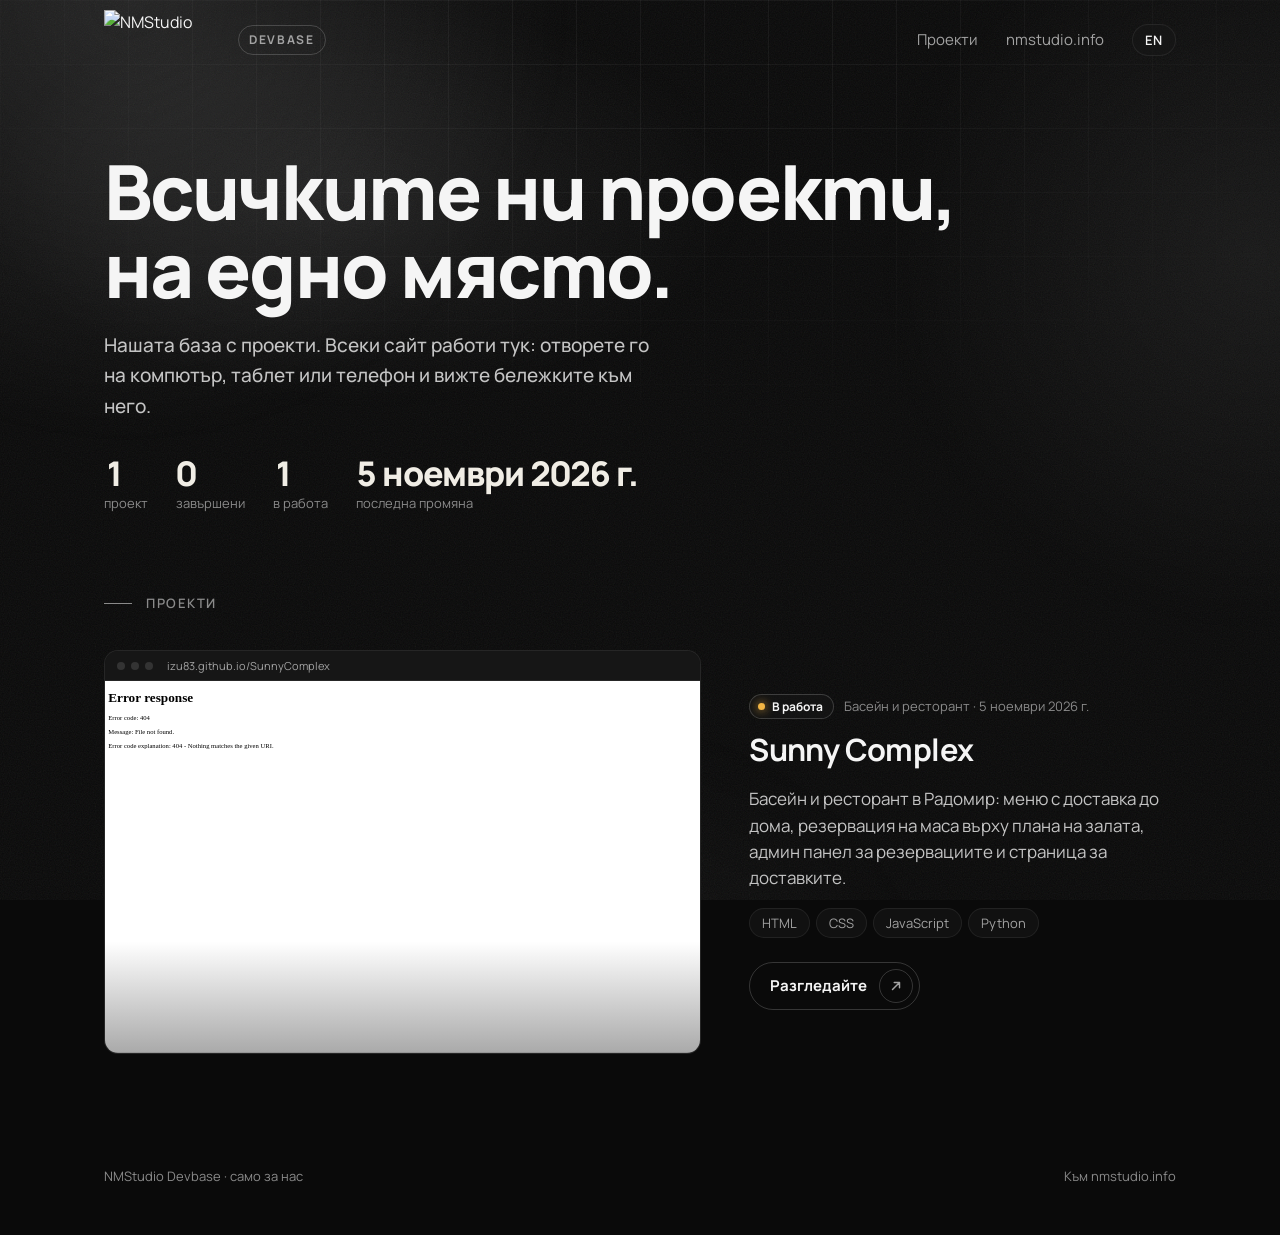
==== index.html @ 59cda670 "NMStudio Devbase: our project base Lists every project with status, notes and a live preview in desk" ====
<!doctype html>
<html lang="bg" data-root="./">
<head>
<meta charset="utf-8">
<meta name="viewport" content="width=device-width, initial-scale=1">
<title>NMStudio Devbase</title>
<meta name="robots" content="noindex, nofollow">
<meta name="theme-color" content="#0a0a0a">
<link rel="icon" href="https://nmstudio.info/img/favicon.png">
<link rel="apple-touch-icon" href="https://nmstudio.info/img/apple-touch-icon.png">
<link rel="preconnect" href="https://fonts.googleapis.com">
<link rel="preconnect" href="https://fonts.gstatic.com" crossorigin>
<link href="https://fonts.googleapis.com/css2?family=Manrope:wght@400;500;600;700;800&display=swap" rel="stylesheet">
<link rel="stylesheet" href="assets/style.css">
<script src="projects.js"></script>
<script src="assets/common.js"></script>
</head>
<body>
<div class="bg" aria-hidden="true">
  <div class="glow g1"></div><div class="glow g2"></div><div class="glow g3"></div>
  <div class="grid"></div><div class="grain"></div>
</div>

<header class="site-header">
  <div class="wrap top">
    <a class="logo" href="./" aria-label="NMStudio Devbase">
      <img src="https://nmstudio.info/img/logo.webp" alt="NMStudio" width="120" height="60">
      <span class="logo-tag">Devbase</span>
    </a>
    <nav>
      <a href="#work" data-i18n="nav.work">Проекти</a>
      <a href="https://nmstudio.info" data-i18n="nav.studio">nmstudio.info</a>
      <button class="lang" type="button" id="lang">EN</button>
    </nav>
  </div>
</header>

<main>
  <section class="wrap intro">
    <h1 class="reveal">
      <span data-i18n="hero.title.1">Всичките ни проекти,</span><br>
      <span data-i18n="hero.title.2">на едно място.</span>
    </h1>
    <p class="hero-sub reveal" style="--d:120ms" data-i18n="hero.sub"></p>
    <ul class="stats reveal" style="--d:220ms" id="stats"></ul>
  </section>

  <section class="wrap work" id="work">
    <div class="toolbar">
      <h2 data-i18n="work.title">Проекти</h2>
      <div class="filters" id="filters" role="group"></div>
      <input class="search" id="search" type="search" data-i18n-placeholder="work.search" hidden>
    </div>
    <div class="cards" id="cards"></div>
    <p class="empty" id="empty" data-i18n="work.empty" hidden></p>
  </section>

</main>

<footer class="wrap">
  <p>NMStudio Devbase · <span data-i18n="footer.internal">само за нас</span></p>
  <a href="https://nmstudio.info" data-i18n="footer.back">Към nmstudio.info</a>
</footer>

<script src="assets/gallery.js"></script>
</body>
</html>
---- assets/style.css ----
/* NMStudio Devbase: the same look as nmstudio.info */
:root {
  --bg: #0a0a0a;
  --surface: rgba(24, 24, 24, .62);
  --surface-solid: #151515;
  --text: #f5f5f5;
  --muted: #a3a3a3;
  --faint: #8a8a8a;
  --line: rgba(255, 255, 255, .07);
  --line-hover: rgba(255, 255, 255, .18);
  --brand: #f0ede5;
  --brand-soft: #f7f5f0;
  --ease: cubic-bezier(.2, .7, .1, 1);
  color-scheme: dark;
}

* { box-sizing: border-box; }
[hidden] { display: none !important; }
html { scroll-behavior: smooth; }
body {
  margin: 0;
  background: var(--bg);
  color: var(--text);
  font-family: Manrope, -apple-system, BlinkMacSystemFont, "Segoe UI", Roboto, Helvetica, Arial, sans-serif;
  font-size: 16px;
  line-height: 1.6;
  -webkit-font-smoothing: antialiased;
  font-feature-settings: "locl" 0;
}
h1 { font-feature-settings: normal; }
button, input, select { font: inherit; font-feature-settings: "locl" 0; }
::selection { background: var(--brand); color: var(--bg); }
a { color: inherit; text-decoration: none; }
img { display: block; max-width: 100%; height: auto; }
:focus-visible { outline: 2px solid var(--brand); outline-offset: 3px; border-radius: 6px; }

.wrap { max-width: 1120px; margin: 0 auto; padding-left: 24px; padding-right: 24px; }

/* Background: drifting glows, grid and grain */
.bg { position: fixed; inset: 0; z-index: -1; overflow: hidden; pointer-events: none; }
.glow { position: absolute; border-radius: 50%; will-change: transform; }
.g1 { width: 70vmax; height: 70vmax; left: -25vmax; top: -35vmax; background: radial-gradient(closest-side, rgba(255,255,255,.11), transparent); animation: drift1 24s ease-in-out infinite alternate; }
.g2 { width: 60vmax; height: 60vmax; right: -28vmax; top: -10vmax; background: radial-gradient(closest-side, rgba(255,255,255,.06), transparent); animation: drift2 30s ease-in-out infinite alternate; }
.g3 { width: 55vmax; height: 55vmax; left: 20vw; bottom: -40vmax; background: radial-gradient(closest-side, rgba(255,255,255,.043), transparent); animation: drift3 34s ease-in-out infinite alternate; }
@keyframes drift1 { to { transform: translate(12vw, 10vh) scale(1.1); } }
@keyframes drift2 { to { transform: translate(-14vw, 18vh) scale(.92); } }
@keyframes drift3 { to { transform: translate(-18vw, -12vh) scale(1.15); } }
.grid {
  position: absolute; inset: 0;
  background-image: linear-gradient(rgba(255,255,255,.043) 1px, transparent 1px), linear-gradient(90deg, rgba(255,255,255,.043) 1px, transparent 1px);
  background-size: 64px 64px;
  mask-image: radial-gradient(90% 70% at 50% 0%, #000 20%, transparent 70%);
}
.grain {
  position: absolute; inset: -50%; opacity: .07;
  background-image: url("data:image/svg+xml,%3Csvg xmlns='http://www.w3.org/2000/svg' width='160' height='160'%3E%3Cfilter id='n'%3E%3CfeTurbulence type='fractalNoise' baseFrequency='.85' numOctaves='3' stitchTiles='stitch'/%3E%3C/filter%3E%3Crect width='100%25' height='100%25' filter='url(%23n)'/%3E%3C/svg%3E");
}

/* Header */
.site-header { position: sticky; top: 0; z-index: 10; border-bottom: 1px solid transparent; transition: background-color .3s, border-color .3s, backdrop-filter .3s; }
.site-header.scrolled { background: rgba(10,10,10,.7); backdrop-filter: blur(14px); border-bottom-color: var(--line); }
.top { display: flex; justify-content: space-between; align-items: center; height: 80px; gap: 16px; }
.logo { display: flex; align-items: center; gap: 14px; }
.logo img { height: 60px; width: auto; }
.logo-tag {
  font-size: 12px; font-weight: 700; letter-spacing: .14em; text-transform: uppercase;
  color: var(--muted); padding: 4px 10px; border: 1px solid var(--line-hover); border-radius: 999px;
}
nav { display: flex; align-items: center; gap: 28px; font-size: 15px; }
nav a { color: var(--muted); position: relative; }
nav a:not(.nav-call)::after {
  content: ""; position: absolute; left: 0; right: 0; bottom: -3px; height: 1px; background: currentColor;
  transform: scaleX(0); transform-origin: right; transition: transform .35s var(--ease);
}
nav a:hover { color: var(--brand-soft); }
nav a:hover::after { transform: scaleX(1); transform-origin: left; }
.nav-call {
  color: var(--bg); font-weight: 600; padding: 6px 16px; border-radius: 999px;
  background: linear-gradient(120deg, #fff, #d4d4d4); box-shadow: 0 6px 24px -8px rgba(255,255,255,.35);
  transition: transform .25s var(--ease), box-shadow .25s;
}
nav .nav-call { color: var(--bg); }
.nav-call:hover { transform: translateY(-1px); background: var(--brand); box-shadow: 0 10px 30px -8px rgba(240,237,229,.6); }
.lang {
  font-size: 13px; font-weight: 600; letter-spacing: .04em; min-width: 44px;
  color: var(--text); background: var(--surface); border: 1px solid var(--line); border-radius: 999px;
  padding: 5px 12px; cursor: pointer; transition: border-color .2s, transform .2s var(--ease);
}
.lang:hover { border-color: rgba(240,237,229,.55); }
.lang:active { transform: scale(.94); }

/* Type */
section { padding-top: 80px; padding-bottom: 80px; }
h1 { font-size: clamp(44px, 6vw, 76px); font-weight: 800; line-height: 1.02; letter-spacing: -.025em; margin: 0 0 22px; }
h2 {
  display: flex; align-items: center; gap: 14px; font-size: 13px; font-weight: 600;
  text-transform: uppercase; letter-spacing: .12em; color: var(--faint); margin: 0 0 40px;
}
h2::before { content: ""; width: 28px; height: 1px; background: var(--faint); }
h3 { font-size: 19px; font-weight: 700; letter-spacing: -.015em; margin: 0; }

/* Buttons and small round badges */
.btn {
  display: inline-flex; align-items: center; justify-content: center; gap: 10px; min-height: 54px; padding: 0 28px;
  border-radius: 999px; font-size: 16px; font-weight: 700; border: 0; cursor: pointer;
  transition: transform .25s var(--ease), background-color .25s, border-color .25s, box-shadow .25s;
}
.btn-primary { background: var(--brand); color: var(--bg); box-shadow: 0 12px 32px -14px rgba(240,237,229,.7); }
.btn-primary:hover { transform: translateY(-2px); background: var(--brand-soft); box-shadow: 0 16px 38px -14px rgba(240,237,229,.85); }
.btn-ghost { color: var(--text); background: rgba(255,255,255,.03); border: 1px solid var(--line-hover); }
.btn-ghost:hover { transform: translateY(-2px); border-color: var(--brand-soft); }
.btn:active { transform: scale(.97); }

.badge {
  display: inline-grid; place-items: center; width: 26px; height: 26px; flex-shrink: 0;
  border-radius: 50%; border: 1px solid var(--line-hover); color: var(--muted);
  transition: background-color .25s, border-color .25s, color .25s, transform .4s var(--ease);
}
.badge svg, .icon { width: 14px; height: 14px; fill: none; stroke: currentColor; stroke-width: 1.7; stroke-linecap: round; stroke-linejoin: round; }

.chip {
  display: inline-flex; align-items: center; gap: 8px; padding: 4px 12px; border-radius: 999px;
  background: var(--surface); border: 1px solid var(--line); color: var(--muted); font-size: 13px; white-space: nowrap;
}

/* Reveal on scroll */
.js .reveal { opacity: 0; transform: translateY(26px); transition: opacity .9s var(--ease), transform .9s var(--ease); transition-delay: var(--d, 0ms); }
.js .reveal.in { opacity: 1; transform: none; }

/* ---------- Showcase page ---------- */
.intro { padding-top: 72px; padding-bottom: 40px; position: relative; }
.intro::before {
  content: ""; position: absolute; z-index: -1; left: -10%; top: -20%; width: 70%; height: 90%;
  background: radial-gradient(closest-side, rgba(255,255,255,.07), transparent); pointer-events: none;
}
.hero-sub { max-width: 560px; margin: 0; font-size: clamp(17px, 1.5vw, 19px); font-weight: 500; color: #c4c4c4; }
.stats { display: flex; flex-wrap: wrap; gap: 10px 28px; margin: 34px 0 0; padding: 0; list-style: none; }
.stats li { display: flex; flex-direction: column; }
.stats b { font-size: 34px; font-weight: 800; letter-spacing: -.03em; line-height: 1.1; color: var(--brand); font-variant-numeric: tabular-nums; }
.stats span { font-size: 13px; color: var(--faint); }

.work { padding-top: 40px; }
.toolbar { display: flex; flex-wrap: wrap; align-items: center; justify-content: space-between; gap: 14px; margin-bottom: 36px; }
.toolbar h2 { margin: 0; }
.filters { display: flex; gap: 8px; max-width: 100%; overflow-x: auto; scrollbar-width: none; }
.filters::-webkit-scrollbar { display: none; }
.filter {
  flex-shrink: 0; font-size: 13px; font-weight: 600; padding: 6px 14px; border-radius: 999px; cursor: pointer;
  color: var(--muted); background: var(--surface); border: 1px solid var(--line);
  transition: color .2s, border-color .2s, background-color .2s;
}
.filter:hover { color: var(--text); border-color: rgba(240,237,229,.55); }
.filter[aria-pressed="true"] { color: var(--bg); background: var(--brand); border-color: var(--brand); }
.search {
  width: 220px; max-width: 100%; padding: 7px 14px; border-radius: 999px; font-size: 14px;
  color: var(--text); background: var(--surface); border: 1px solid var(--line);
}
.search::placeholder { color: var(--faint); }
.search:focus { outline: none; border-color: rgba(240,237,229,.55); }

.cards { display: grid; grid-template-columns: repeat(2, minmax(0, 1fr)); gap: 40px 32px; }
.cards.single { grid-template-columns: minmax(0, 1fr); }
.card { display: flex; flex-direction: column; gap: 22px; }
.cards.single .card { display: grid; grid-template-columns: minmax(0, 1.4fr) minmax(0, 1fr); gap: 48px; align-items: center; }

.shot {
  position: relative; border-radius: 14px; overflow: hidden; border: 1px solid var(--line);
  background: var(--surface-solid); transition: border-color .3s, transform .5s var(--ease), box-shadow .5s;
}
.card:hover .shot, .card:focus-visible .shot { border-color: var(--line-hover); transform: translateY(-4px); box-shadow: 0 24px 60px -24px rgba(240,237,229,.25); }
.card:focus-visible { outline: none; }
.bar { display: flex; align-items: center; gap: 6px; height: 30px; padding: 0 12px; background: #161616; border-bottom: 1px solid var(--line); }
.bar i { width: 8px; height: 8px; border-radius: 50%; background: #333; }
.bar .url {
  flex: 1; min-width: 0; margin-left: 8px; font-size: 11px; color: var(--muted);
  overflow: hidden; text-overflow: ellipsis; white-space: nowrap;
}
.view { position: relative; aspect-ratio: 16 / 10; overflow: hidden; background: var(--surface-solid); }
.view img { width: 100%; height: 100%; object-fit: cover; object-position: top; }
.view iframe {
  position: absolute; top: 0; left: 0; width: 1440px; height: 900px; border: 0;
  transform-origin: 0 0; pointer-events: none; opacity: 0; transition: opacity .6s;
}
.view iframe.loaded { opacity: 1; }
.view .loading { position: absolute; inset: 0; display: grid; place-items: center; }
.view .loading::after {
  content: ""; width: 26px; height: 26px; border-radius: 50%;
  border: 2px solid var(--line-hover); border-top-color: var(--brand); animation: spin .9s linear infinite;
}
.view.ready .loading { display: none; }
@keyframes spin { to { transform: rotate(360deg); } }
.view::after {
  content: ""; position: absolute; inset: 0; pointer-events: none;
  background: linear-gradient(180deg, transparent 70%, rgba(10,10,10,.35));
}

.card-body { display: flex; flex-direction: column; align-items: flex-start; }
.meta { display: flex; flex-wrap: wrap; align-items: center; gap: 4px 10px; font-size: 13px; color: var(--faint); margin-bottom: 6px; }
.status {
  display: inline-flex; align-items: center; gap: 7px; padding: 2px 10px 2px 8px; border-radius: 999px;
  font-size: 12px; font-weight: 700; color: var(--text); background: var(--surface); border: 1px solid var(--line-hover);
}
.status::before { content: ""; width: 7px; height: 7px; border-radius: 50%; background: var(--c, var(--faint)); box-shadow: 0 0 10px var(--c, transparent); }
.s-live { --c: #5ad08a; }
.s-progress { --c: #f2b544; }
.s-demo { --c: #8fb8ff; }
.s-archived { --c: #6b6b6b; color: var(--muted); }
.card h3 { font-size: clamp(24px, 2.4vw, 32px); letter-spacing: -.02em; }
.card p { margin: 12px 0 0; color: #c4c4c4; font-size: 16px; line-height: 1.55; }
.cards.single .card p { font-size: 17px; }
.tech { display: flex; flex-wrap: wrap; gap: 6px; margin-top: 16px; }
.visit {
  display: inline-flex; align-items: center; gap: 12px; margin-top: 24px; padding: 6px 6px 6px 20px;
  border-radius: 999px; border: 1px solid var(--line-hover); font-size: 15px; font-weight: 700;
  transition: border-color .25s, background-color .25s;
}
.visit .badge { width: 34px; height: 34px; }
.card:hover .visit, .card:focus-visible .visit { border-color: var(--brand); background: rgba(240,237,229,.06); }
.card:hover .badge, .card:focus-visible .badge { background: var(--brand); border-color: var(--brand); color: var(--bg); transform: rotate(-10deg) scale(1.1); }

.empty { padding: 60px 0; color: var(--muted); text-align: center; }


footer { display: flex; justify-content: space-between; gap: 16px; padding-top: 32px; padding-bottom: 48px; color: var(--faint); font-size: 13px; }
footer p { margin: 0; }
footer a:hover { color: var(--text); }

@media (max-width: 860px) {
  .cards, .cards.single .card { grid-template-columns: minmax(0, 1fr); }
  .cards.single .card { gap: 22px; }
}
@media (max-width: 480px) {
  .wrap { padding-left: 16px; padding-right: 16px; }
  .top { height: 68px; }
  .logo img { height: 50px; }
  .logo-tag { display: none; }
  nav { gap: 10px; }
  nav a:not(.nav-call) { display: none; }
  .nav-call { font-size: 14px; padding: 5px 14px; }
  section { padding-top: 56px; padding-bottom: 56px; }
  .intro { padding-top: 48px; padding-bottom: 24px; }
  .search { width: 100%; }
  .grid { background-size: 44px 44px; }
}

@media (prefers-reduced-motion: reduce) {
  html { scroll-behavior: auto; }
  *, ::before, ::after { animation: none !important; transition-duration: .01ms !important; transition-delay: 0ms !important; }
  .js .reveal { transform: none; opacity: 1; }
}
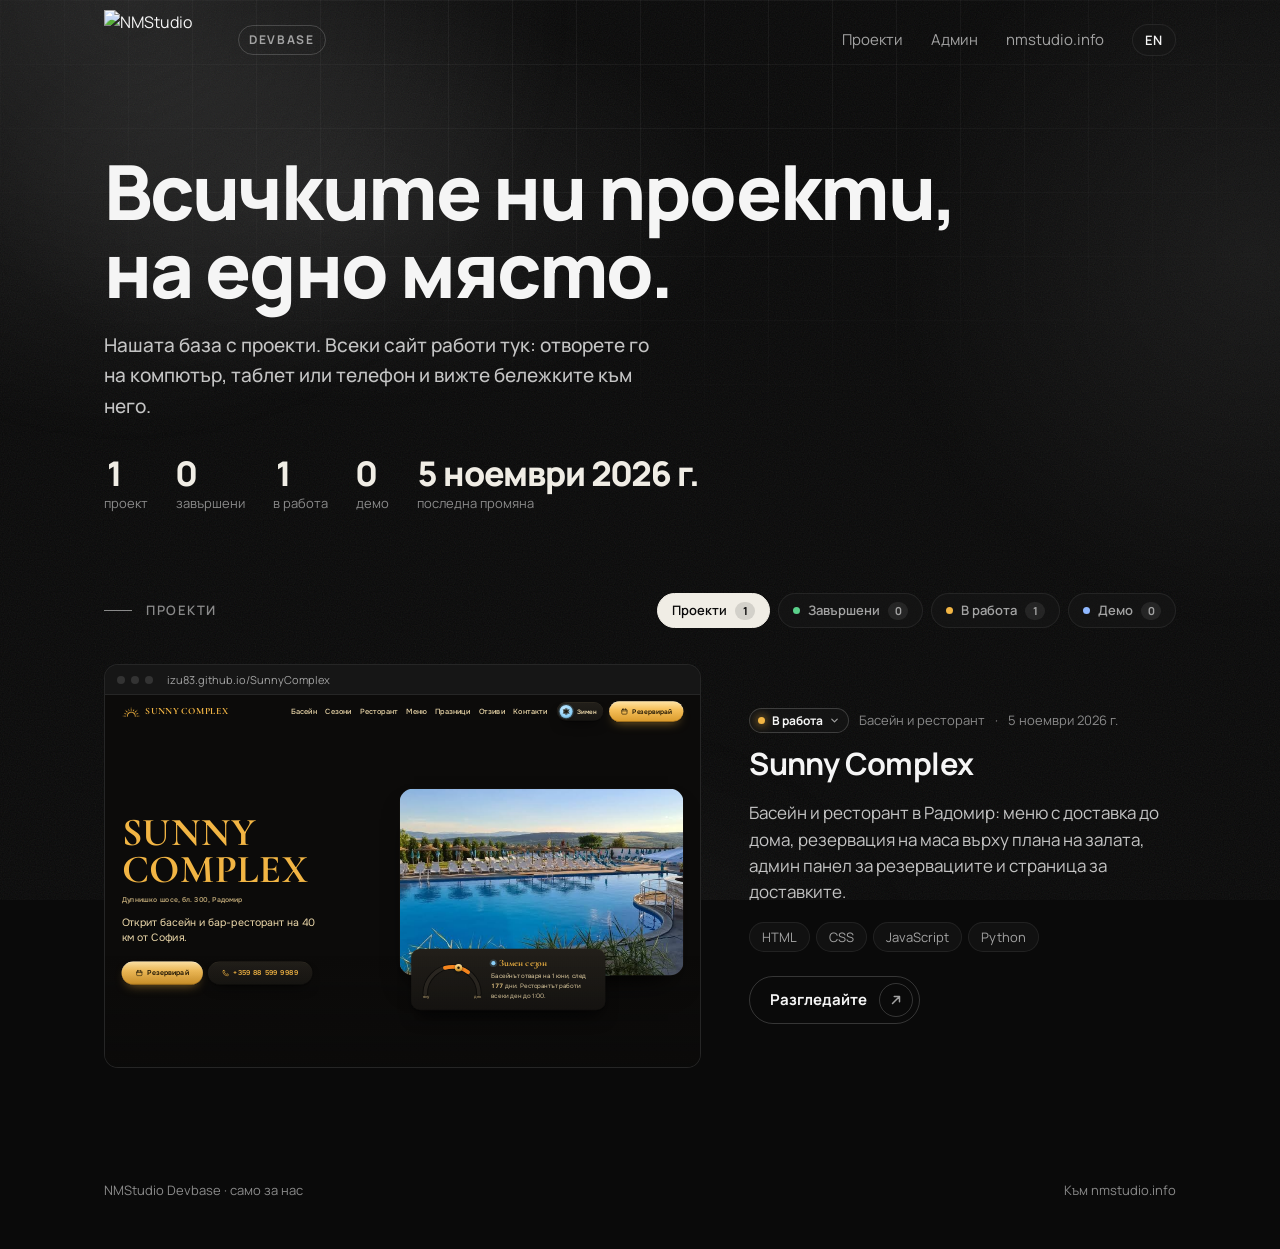
==== commit 6c6eac29: "Add categories with a move button and an encrypted admin panel for money - Tabs: Проекти, Завършени," ====
--- a/index.html
+++ b/index.html
@@ -13,7 +13,9 @@
 <link href="https://fonts.googleapis.com/css2?family=Manrope:wght@400;500;600;700;800&display=swap" rel="stylesheet">
 <link rel="stylesheet" href="assets/style.css">
 <script src="projects.js"></script>
+<script src="store/status.js"></script>
 <script src="assets/common.js"></script>
+<script src="assets/base.js"></script>
 </head>
 <body>
 <div class="bg" aria-hidden="true">
@@ -29,6 +31,7 @@
     </a>
     <nav>
       <a href="#work" data-i18n="nav.work">Проекти</a>
+      <a href="admin/" data-i18n="nav.admin">Админ</a>
       <a href="https://nmstudio.info" data-i18n="nav.studio">nmstudio.info</a>
       <button class="lang" type="button" id="lang">EN</button>
     </nav>
@@ -48,7 +51,7 @@
   <section class="wrap work" id="work">
     <div class="toolbar">
       <h2 data-i18n="work.title">Проекти</h2>
-      <div class="filters" id="filters" role="group"></div>
+      <div class="filters" id="filters" role="tablist"></div>
       <input class="search" id="search" type="search" data-i18n-placeholder="work.search" hidden>
     </div>
     <div class="cards" id="cards"></div>
--- a/assets/style.css
+++ b/assets/style.css
@@ -150,7 +150,12 @@
   transition: color .2s, border-color .2s, background-color .2s;
 }
 .filter:hover { color: var(--text); border-color: rgba(240,237,229,.55); }
-.filter[aria-pressed="true"] { color: var(--bg); background: var(--brand); border-color: var(--brand); }
+.filter { display: inline-flex; align-items: center; gap: 8px; }
+.filter .n { font-size: 11px; font-weight: 700; min-width: 20px; padding: 0 6px; border-radius: 999px; background: rgba(255,255,255,.08); color: var(--muted); text-align: center; font-variant-numeric: tabular-nums; }
+.filter.f-live::before, .filter.f-progress::before, .filter.f-demo::before { content: ""; width: 7px; height: 7px; border-radius: 50%; background: var(--c); }
+.f-live { --c: #5ad08a; } .f-progress { --c: #f2b544; } .f-demo { --c: #8fb8ff; }
+.filter[aria-selected="true"] { color: var(--bg); background: var(--brand); border-color: var(--brand); }
+.filter[aria-selected="true"] .n { background: rgba(10,10,10,.12); color: var(--bg); }
 .search {
   width: 220px; max-width: 100%; padding: 7px 14px; border-radius: 999px; font-size: 14px;
   color: var(--text); background: var(--surface); border: 1px solid var(--line);
@@ -160,14 +165,17 @@
 
 .cards { display: grid; grid-template-columns: repeat(2, minmax(0, 1fr)); gap: 40px 32px; }
 .cards.single { grid-template-columns: minmax(0, 1fr); }
-.card { display: flex; flex-direction: column; gap: 22px; }
+.card { position: relative; display: flex; flex-direction: column; gap: 22px; }
+.stretch::after { content: ""; position: absolute; inset: 0; z-index: 1; }
+.stretch:focus-visible { outline: none; }
+.card:has(.stretch:focus-visible) .shot { outline: 2px solid var(--brand); outline-offset: 3px; }
 .cards.single .card { display: grid; grid-template-columns: minmax(0, 1.4fr) minmax(0, 1fr); gap: 48px; align-items: center; }
 
 .shot {
   position: relative; border-radius: 14px; overflow: hidden; border: 1px solid var(--line);
   background: var(--surface-solid); transition: border-color .3s, transform .5s var(--ease), box-shadow .5s;
 }
-.card:hover .shot, .card:focus-visible .shot { border-color: var(--line-hover); transform: translateY(-4px); box-shadow: 0 24px 60px -24px rgba(240,237,229,.25); }
+.card:hover .shot, .card:has(.stretch:focus-visible) .shot { border-color: var(--line-hover); transform: translateY(-4px); box-shadow: 0 24px 60px -24px rgba(240,237,229,.25); }
 .card:focus-visible { outline: none; }
 .bar { display: flex; align-items: center; gap: 6px; height: 30px; padding: 0 12px; background: #161616; border-bottom: 1px solid var(--line); }
 .bar i { width: 8px; height: 8px; border-radius: 50%; background: #333; }
@@ -205,6 +213,38 @@
 .s-progress { --c: #f2b544; }
 .s-demo { --c: #8fb8ff; }
 .s-archived { --c: #6b6b6b; color: var(--muted); }
+/* A status pill that opens the "move to" menu */
+button.status { font-family: inherit; cursor: pointer; position: relative; z-index: 2; transition: border-color .2s, background-color .2s; }
+button.status .icon { width: 11px; height: 11px; margin: 0 -2px 0 -1px; color: var(--muted); transition: transform .25s var(--ease); }
+button.status:hover { border-color: rgba(240,237,229,.55); background: rgba(240,237,229,.08); }
+button.status[aria-expanded="true"] .icon { transform: rotate(180deg); }
+
+.menu {
+  position: fixed; z-index: 50; min-width: 200px; max-width: 260px; padding: 8px;
+  border-radius: 14px; background: rgba(21,21,21,.96); border: 1px solid var(--line-hover);
+  backdrop-filter: blur(16px); box-shadow: 0 24px 50px -16px rgba(0,0,0,.9);
+  animation: menuIn .18s var(--ease);
+}
+@keyframes menuIn { from { opacity: 0; transform: translateY(-4px) scale(.98); } }
+.menu-title { display: block; padding: 4px 8px 6px; font-size: 11px; font-weight: 700; letter-spacing: .1em; text-transform: uppercase; color: var(--faint); }
+.menu button {
+  display: flex; align-items: center; justify-content: space-between; width: 100%; padding: 7px 8px; border: 0; border-radius: 9px;
+  background: none; color: var(--text); cursor: pointer; font: inherit;
+}
+.menu button:hover, .menu button:focus-visible { background: rgba(255,255,255,.06); outline: none; }
+.menu button[aria-checked="true"]::after { content: ""; width: 9px; height: 5px; margin-right: 4px; border: solid var(--brand); border-width: 0 0 2px 2px; transform: rotate(-45deg) translateY(-2px); }
+.menu .status { pointer-events: none; }
+.menu p { margin: 4px 6px 10px; font-size: 14px; color: #c4c4c4; line-height: 1.5; }
+.menu-btn { display: block; text-align: center; padding: 7px 12px; border-radius: 999px; background: var(--brand); color: var(--bg); font-size: 14px; font-weight: 700; }
+
+.toast {
+  position: fixed; z-index: 60; left: 50%; bottom: 24px; max-width: calc(100vw - 32px);
+  padding: 10px 18px; border-radius: 999px; background: var(--brand); color: var(--bg); font-size: 14px; font-weight: 600;
+  box-shadow: 0 16px 40px -12px rgba(0,0,0,.8); transform: translate(-50%, 20px); opacity: 0; pointer-events: none;
+  transition: transform .35s var(--ease), opacity .35s;
+}
+.toast.show { transform: translate(-50%, 0); opacity: 1; }
+.toast.bad { background: #ff8a7a; }
 .card h3 { font-size: clamp(24px, 2.4vw, 32px); letter-spacing: -.02em; }
 .card p { margin: 12px 0 0; color: #c4c4c4; font-size: 16px; line-height: 1.55; }
 .cards.single .card p { font-size: 17px; }
@@ -215,8 +255,8 @@
   transition: border-color .25s, background-color .25s;
 }
 .visit .badge { width: 34px; height: 34px; }
-.card:hover .visit, .card:focus-visible .visit { border-color: var(--brand); background: rgba(240,237,229,.06); }
-.card:hover .badge, .card:focus-visible .badge { background: var(--brand); border-color: var(--brand); color: var(--bg); transform: rotate(-10deg) scale(1.1); }
+.card:hover .visit, .card:has(.stretch:focus-visible) .visit { border-color: var(--brand); background: rgba(240,237,229,.06); }
+.card:hover .badge, .card:has(.stretch:focus-visible) .badge { background: var(--brand); border-color: var(--brand); color: var(--bg); transform: rotate(-10deg) scale(1.1); }
 
 .empty { padding: 60px 0; color: var(--muted); text-align: center; }
 
@@ -235,7 +275,7 @@
   .logo img { height: 50px; }
   .logo-tag { display: none; }
   nav { gap: 10px; }
-  nav a:not(.nav-call) { display: none; }
+  nav a:not(.nav-call):not([href="admin/"]) { display: none; }
   .nav-call { font-size: 14px; padding: 5px 14px; }
   section { padding-top: 56px; padding-bottom: 56px; }
   .intro { padding-top: 48px; padding-bottom: 24px; }
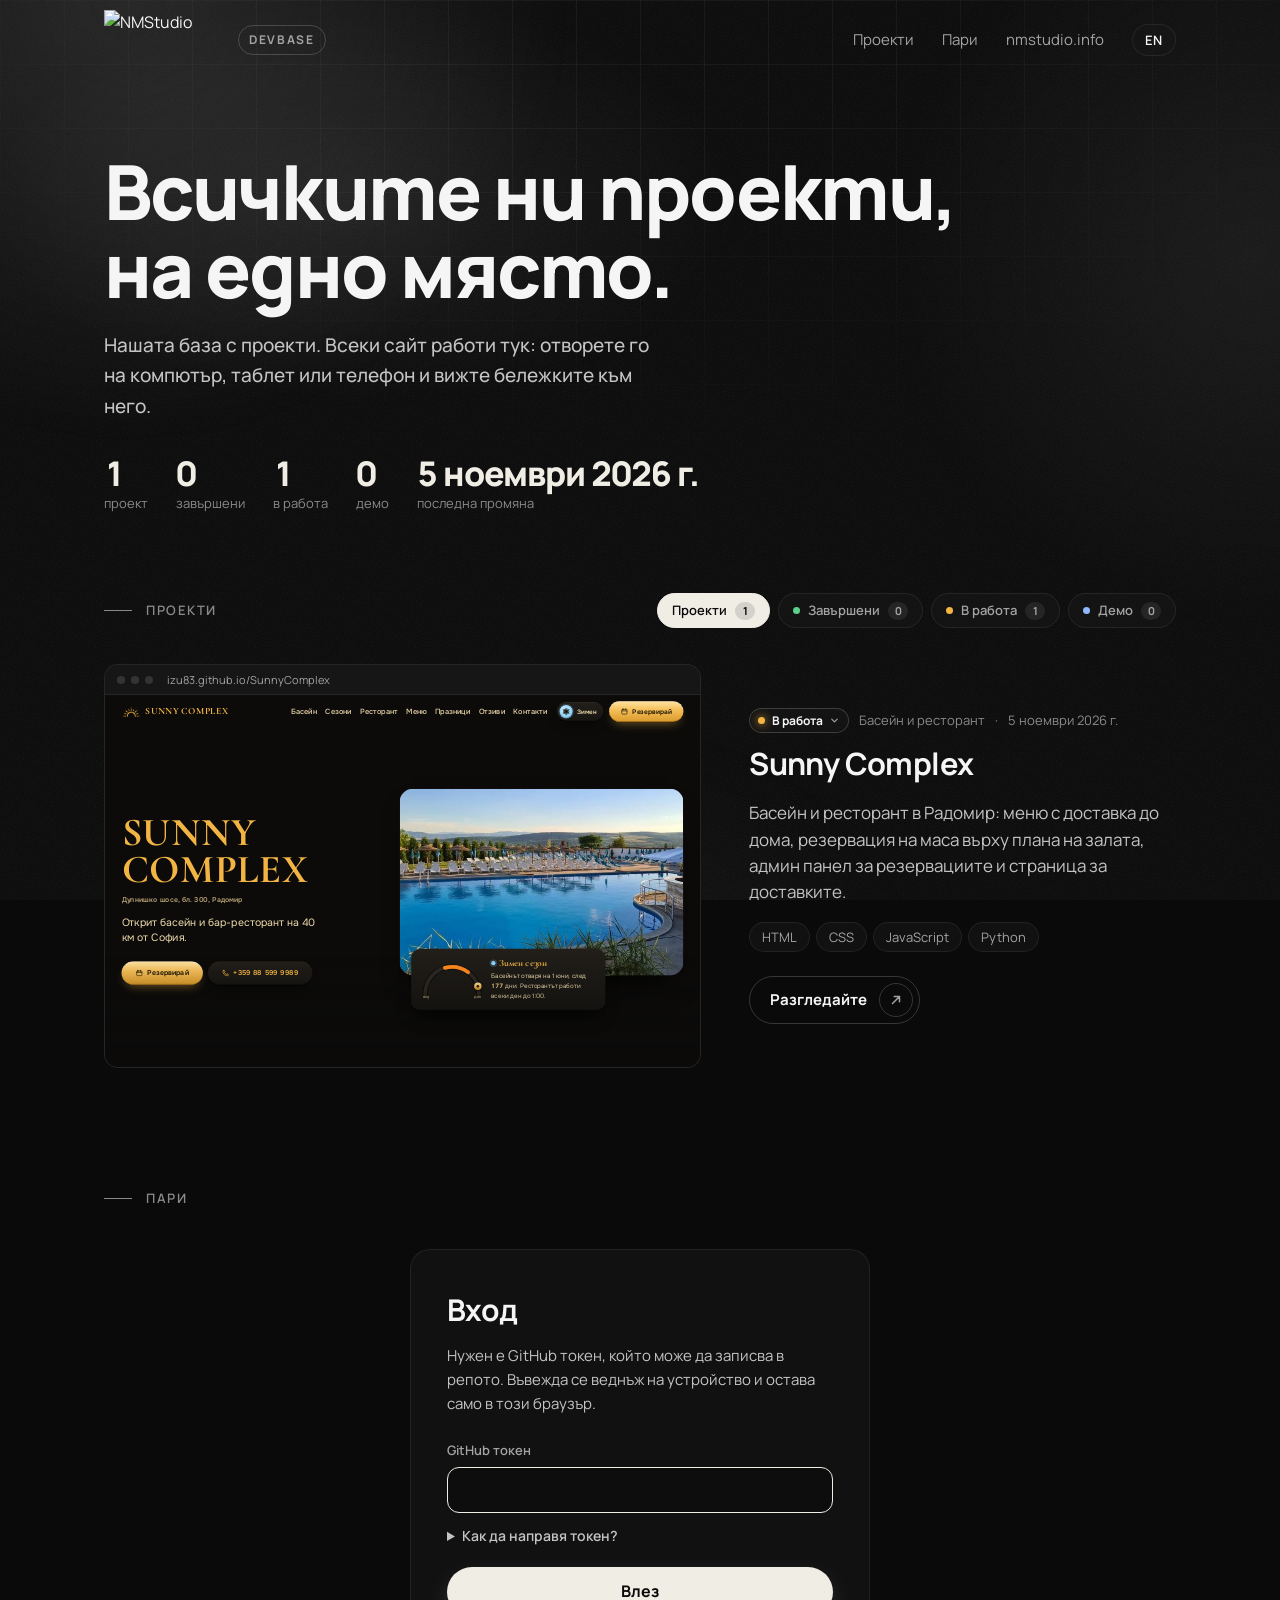
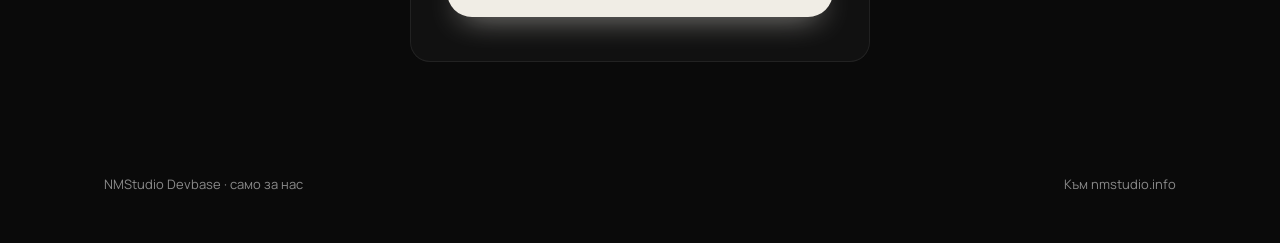
==== commit 3505af9c: "Put the money on the main page instead of a separate admin page The base itself is our admin panel, " ====
--- a/index.html
+++ b/index.html
@@ -12,6 +12,7 @@
 <link rel="preconnect" href="https://fonts.gstatic.com" crossorigin>
 <link href="https://fonts.googleapis.com/css2?family=Manrope:wght@400;500;600;700;800&display=swap" rel="stylesheet">
 <link rel="stylesheet" href="assets/style.css">
+<link rel="stylesheet" href="assets/money.css">
 <script src="projects.js"></script>
 <script src="store/status.js"></script>
 <script src="assets/common.js"></script>
@@ -31,7 +32,7 @@
     </a>
     <nav>
       <a href="#work" data-i18n="nav.work">Проекти</a>
-      <a href="admin/" data-i18n="nav.admin">Админ</a>
+      <a href="#money" data-i18n="nav.money">Пари</a>
       <a href="https://nmstudio.info" data-i18n="nav.studio">nmstudio.info</a>
       <button class="lang" type="button" id="lang">EN</button>
     </nav>
@@ -58,6 +59,21 @@
     <p class="empty" id="empty" data-i18n="work.empty" hidden></p>
   </section>
 
+  <section class="wrap money" id="money">
+    <div class="toolbar">
+      <h2 data-i18n="money.title">Пари</h2>
+      <div class="money-tools">
+        <span class="save" id="save" hidden></span>
+        <label class="year" id="yearWrap" hidden>
+          <span class="sr" data-i18n="money.year">Година</span>
+          <select id="year"></select>
+          <svg class="icon" viewBox="0 0 16 16" aria-hidden="true"><path d="m4 6 4 4 4-4"/></svg>
+        </label>
+      </div>
+    </div>
+    <div id="moneyApp" aria-live="polite"></div>
+  </section>
+
 </main>
 
 <footer class="wrap">
@@ -66,5 +82,6 @@
 </footer>
 
 <script src="assets/gallery.js"></script>
+<script src="assets/money.js"></script>
 </body>
 </html>
--- a/assets/style.css
+++ b/assets/style.css
@@ -275,7 +275,7 @@
   .logo img { height: 50px; }
   .logo-tag { display: none; }
   nav { gap: 10px; }
-  nav a:not(.nav-call):not([href="admin/"]) { display: none; }
+  nav a:not(.nav-call):not([href="#money"]) { display: none; }
   .nav-call { font-size: 14px; padding: 5px 14px; }
   section { padding-top: 56px; padding-bottom: 56px; }
   .intro { padding-top: 48px; padding-bottom: 24px; }
--- a/assets/money.css
+++ b/assets/money.css
@@ -0,0 +1,210 @@
+/* The money section */
+.money { padding-top: 40px; scroll-margin-top: 80px; }
+.money > .toolbar { margin-bottom: 28px; }
+.money-tools { display: flex; align-items: center; gap: 14px; }
+.sr { position: absolute; width: 1px; height: 1px; overflow: hidden; clip: rect(0 0 0 0); white-space: nowrap; }
+h3.sub {
+  display: flex; align-items: center; gap: 12px; margin: 0 0 18px; font-size: 13px; font-weight: 700;
+  letter-spacing: .1em; text-transform: uppercase; color: var(--muted);
+}
+.gate h3 { font-size: 30px; letter-spacing: -.02em; margin: 0 0 10px; }
+
+/* Each card's numbers, shown once the money is unlocked */
+.card-money {
+  position: relative; z-index: 2; display: flex; flex-wrap: wrap; gap: 2px 14px; margin-top: 12px; padding: 7px 14px;
+  border-radius: 12px; border: 1px solid var(--line); background: rgba(10,10,10,.4); color: var(--faint);
+  font: inherit; font-size: 13px; text-align: left; cursor: pointer; transition: border-color .2s, background-color .2s;
+}
+.card-money:hover { border-color: var(--line-hover); background: rgba(240,237,229,.05); }
+.card-money b { color: var(--text); font-variant-numeric: tabular-nums; }
+.card-money .pos b { color: #5ad08a; }
+.card-money .neg b { color: #f2b544; }
+.label { display: block; font-size: 12px; font-weight: 700; letter-spacing: .1em; text-transform: uppercase; color: var(--faint); margin-bottom: 8px; }
+.hint, .muted { margin: 0 0 12px; font-size: 14px; color: var(--muted); line-height: 1.5; }
+.loading-msg { padding: 80px 0; text-align: center; color: var(--muted); }
+
+/* Inputs */
+.fi {
+  width: 100%; min-width: 0; height: 40px; padding: 0 12px; border-radius: 10px;
+  background: rgba(10,10,10,.6); border: 1px solid var(--line-hover); color: var(--text); font-size: 15px;
+  transition: border-color .2s, background-color .2s;
+}
+.fi:hover { border-color: rgba(240,237,229,.35); }
+.fi:focus { outline: none; border-color: var(--brand); background: rgba(10,10,10,.9); }
+.fi[type="date"] { color-scheme: dark; }
+select.fi { appearance: none; -webkit-appearance: none; padding-right: 28px; cursor: pointer;
+  background-image: url("data:image/svg+xml,%3Csvg xmlns='http://www.w3.org/2000/svg' viewBox='0 0 16 16'%3E%3Cpath d='m4 6 4 4 4-4' fill='none' stroke='%23a3a3a3' stroke-width='1.7' stroke-linecap='round' stroke-linejoin='round'/%3E%3C/svg%3E");
+  background-repeat: no-repeat; background-position: right 10px center; background-size: 12px; }
+select.fi option { background: var(--surface-solid); }
+.fi.num, .pct .fi { font-variant-numeric: tabular-nums; }
+input[type="number"].fi { -moz-appearance: textfield; }
+input[type="number"].fi::-webkit-inner-spin-button { -webkit-appearance: none; }
+.field { display: flex; flex-direction: column; gap: 6px; margin: 0 0 16px; padding: 0; border: 0; min-width: 0; }
+.field > span, .field > legend { font-size: 13px; font-weight: 600; color: var(--muted); padding: 0; }
+.field.sm { margin: 0; }
+.field.sm > span { font-size: 12px; }
+.field input:not(.fi), .gate .two input { height: 46px; padding: 0 14px; border-radius: 12px; background: rgba(10,10,10,.6); border: 1px solid var(--line-hover); color: var(--text); font-size: 16px; width: 100%; min-width: 0; }
+.field input:not(.fi):focus, .gate .two input:focus { outline: none; border-color: var(--brand); }
+.two { display: grid; grid-template-columns: 1fr 1fr; gap: 10px; margin-bottom: 10px; }
+.check { display: flex; align-items: center; gap: 10px; margin: 0 0 18px; font-size: 14px; color: #c4c4c4; cursor: pointer; }
+.check input { width: 16px; height: 16px; accent-color: var(--brand); margin: 0; }
+.check.sm { margin: 12px 0 0; font-size: 13px; color: var(--muted); }
+.link { background: none; border: 0; padding: 4px 0; color: var(--muted); font-size: 14px; font-weight: 600; cursor: pointer; text-decoration: underline; text-underline-offset: 3px; text-decoration-color: var(--line-hover); }
+.link:hover { color: var(--text); text-decoration-color: currentColor; }
+.err { margin: 0 0 16px; padding: 10px 14px; border-radius: 10px; background: rgba(255,120,100,.1); border: 1px solid rgba(255,120,100,.35); color: #ffb3a8; font-size: 14px; }
+
+.pill-btn {
+  display: inline-flex; align-items: center; justify-content: center; height: 36px; padding: 0 16px; border-radius: 999px;
+  background: var(--brand); color: var(--bg); border: 1px solid var(--brand); font-size: 14px; font-weight: 700; cursor: pointer; white-space: nowrap;
+  transition: transform .2s var(--ease), background-color .2s, border-color .2s, color .2s;
+}
+.pill-btn:hover { background: var(--brand-soft); }
+.pill-btn:active { transform: scale(.96); }
+.pill-btn.ghost { background: transparent; color: var(--text); border-color: var(--line-hover); }
+.pill-btn.ghost:hover { border-color: var(--brand); background: rgba(240,237,229,.06); }
+.x {
+  display: grid; place-items: center; width: 32px; height: 32px; flex-shrink: 0; padding: 0; border-radius: 50%;
+  background: none; border: 1px solid transparent; color: var(--faint); font-size: 20px; line-height: 1; cursor: pointer;
+  transition: color .2s, border-color .2s, background-color .2s;
+}
+.x:hover { color: #ffb3a8; border-color: rgba(255,120,100,.35); background: rgba(255,120,100,.08); }
+
+/* Sign in / unlock */
+.gate { max-width: 460px; margin: 40px auto 0; padding: 36px; border-radius: 20px; background: var(--surface); border: 1px solid var(--line); backdrop-filter: blur(12px); }
+.gate .lead { margin: 0 0 24px; color: #c4c4c4; font-size: 15px; line-height: 1.6; }
+.gate .btn { width: 100%; min-height: 50px; margin-bottom: 8px; }
+.gate .link { display: block; margin: 6px auto 0; }
+.help { margin: -4px 0 20px; font-size: 14px; color: var(--muted); }
+.help summary { cursor: pointer; font-weight: 600; color: #c4c4c4; }
+.help p { margin: 10px 0 0; line-height: 1.6; }
+.help a { color: var(--text); text-decoration: underline; text-underline-offset: 3px; }
+
+/* Header bits */
+.save { font-size: 13px; font-weight: 600; color: var(--faint); display: inline-flex; align-items: center; gap: 6px; }
+.save::before { content: ""; width: 7px; height: 7px; border-radius: 50%; background: currentColor; }
+.save.saved { color: #5ad08a; }
+.save.saving, .save.dirty { color: #f2b544; }
+.save.bad { color: #ff8a7a; }
+.year { position: relative; display: flex; align-items: center; }
+.year select {
+  appearance: none; -webkit-appearance: none; height: 38px; padding: 0 34px 0 16px; border-radius: 999px;
+  border: 1px solid var(--line); background: var(--surface); color: var(--text); font-size: 14px; font-weight: 600; cursor: pointer;
+}
+.year select option { background: var(--surface-solid); }
+.year .icon { position: absolute; right: 13px; width: 13px; height: 13px; color: var(--muted); pointer-events: none; }
+
+/* Numbers */
+.kpis { display: grid; grid-template-columns: repeat(4, minmax(0, 1fr)); gap: 14px; }
+.kpi { display: flex; flex-direction: column; gap: 2px; padding: 20px 22px; border-radius: 16px; background: var(--surface); border: 1px solid var(--line); min-width: 0; }
+.kpi > span { font-size: 13px; color: var(--faint); font-weight: 600; }
+.kpi b { font-size: clamp(24px, 2.6vw, 32px); font-weight: 800; letter-spacing: -.03em; line-height: 1.2; font-variant-numeric: tabular-nums; overflow-wrap: anywhere; }
+.kpi small { font-size: 13px; color: var(--muted); }
+.kpi.hero { background: linear-gradient(160deg, rgba(240,237,229,.14), rgba(240,237,229,.04)); border-color: rgba(240,237,229,.25); }
+.kpi.hero b { color: var(--brand); }
+.kpi.warn b { color: #f2b544; }
+.people { display: flex; flex-wrap: wrap; gap: 4px 14px; margin-top: 6px; font-size: 13px; color: var(--muted); font-variant-numeric: tabular-nums; }
+.people b { font-size: 13px; font-weight: 700; letter-spacing: 0; color: var(--text); }
+
+.block { padding: 48px 0 0; }
+
+/* To be paid */
+.dues { list-style: none; margin: 0; padding: 0; border-radius: 16px; border: 1px solid var(--line); background: var(--surface); overflow: hidden; }
+.due { display: grid; grid-template-columns: minmax(0, 1.6fr) minmax(0, 1fr) minmax(0, 1fr) auto; align-items: center; gap: 16px; padding: 14px 18px; }
+.due + .due { border-top: 1px solid var(--line); }
+.due-what { display: flex; flex-direction: column; min-width: 0; }
+.due-what b { font-weight: 700; }
+.due-what span, .due-when { font-size: 14px; color: var(--muted); overflow: hidden; text-overflow: ellipsis; white-space: nowrap; }
+.due-when em { font-style: normal; font-size: 12px; font-weight: 700; color: #ff8a7a; padding: 1px 8px; border-radius: 999px; background: rgba(255,120,100,.12); margin-left: 4px; }
+.due-sum { display: flex; flex-direction: column; text-align: right; font-variant-numeric: tabular-nums; }
+.due-sum small { font-size: 12px; color: var(--faint); }
+.due.late { background: linear-gradient(90deg, rgba(255,120,100,.07), transparent 60%); }
+
+/* Projects */
+.accts { display: flex; flex-direction: column; gap: 12px; }
+.acct { padding: 0; border-radius: 16px; border: 1px solid var(--line); background: var(--surface); transition: border-color .25s; }
+.acct.open { border-color: var(--line-hover); }
+.acct-head { display: flex; align-items: center; gap: 12px; padding: 0 0 0 18px; }
+.acct-toggle {
+  flex: 1; min-width: 0; display: flex; align-items: center; gap: 16px; padding: 16px 18px 16px 0;
+  background: none; border: 0; color: inherit; text-align: left; cursor: pointer; font: inherit;
+}
+.acct-toggle:focus-visible { outline: 2px solid var(--brand); outline-offset: -2px; border-radius: 16px; }
+.acct-name { flex: 1; min-width: 0; display: flex; flex-direction: column; }
+.acct-name b { font-size: 18px; font-weight: 700; letter-spacing: -.01em; }
+.acct-name span { font-size: 13px; color: var(--faint); overflow: hidden; text-overflow: ellipsis; white-space: nowrap; }
+.acct-nums { display: flex; flex-wrap: wrap; justify-content: flex-end; gap: 4px 20px; font-size: 12px; color: var(--faint); }
+.acct-nums > span { display: flex; flex-direction: column; align-items: flex-end; }
+.acct-nums b { font-size: 16px; color: var(--text); font-variant-numeric: tabular-nums; }
+.acct-nums .pos b { color: #5ad08a; }
+.acct-nums .neg b { color: #f2b544; }
+.chev { flex-shrink: 0; color: var(--muted); transition: transform .3s var(--ease); }
+.acct.open .chev { transform: rotate(180deg); }
+.acct-body { display: grid; grid-template-columns: minmax(220px, 280px) minmax(0, 1fr); gap: 28px; padding: 8px 18px 22px; border-top: 1px solid var(--line); padding-top: 20px; }
+
+.split { display: flex; flex-direction: column; gap: 8px; }
+.split-row { display: grid; grid-template-columns: minmax(0, 1fr) 88px 14px 32px; align-items: center; gap: 6px; }
+.pct { position: relative; display: block; }
+.pct .fi { padding-right: 26px; text-align: right; }
+.pct span { position: absolute; right: 10px; top: 50%; transform: translateY(-50%); color: var(--faint); font-size: 14px; pointer-events: none; }
+.split-cut { font-size: 12px; color: var(--brand); text-align: center; }
+.split-foot { display: flex; align-items: center; justify-content: space-between; gap: 10px; margin-top: 2px; }
+.split-total { font-size: 13px; font-weight: 700; color: #5ad08a; font-variant-numeric: tabular-nums; }
+.split-total.bad { color: #ff8a7a; }
+
+.item { padding: 14px; margin-bottom: 10px; border-radius: 12px; background: rgba(10,10,10,.35); border: 1px solid var(--line); }
+.item .split { margin-top: 10px; padding: 12px; border-radius: 10px; background: rgba(255,255,255,.02); border: 1px dashed var(--line-hover); }
+.item-grid { display: grid; grid-template-columns: minmax(120px, 2fr) minmax(80px, 1fr) minmax(120px, 1.2fr) minmax(130px, 1.3fr) minmax(130px, 1.3fr) 32px; gap: 10px; align-items: end; }
+.item-grid .del { align-self: end; margin-bottom: 4px; }
+.paid-btn {
+  height: 40px; padding: 0 12px; border-radius: 10px; border: 1px dashed var(--line-hover); background: none;
+  color: var(--muted); font: inherit; font-size: 14px; font-weight: 600; cursor: pointer; white-space: nowrap; transition: all .2s;
+}
+.paid-btn:hover { border-color: var(--brand); color: var(--text); }
+.paid-btn.on { border-style: solid; border-color: rgba(90,208,138,.5); background: rgba(90,208,138,.12); color: #8fe3b0; }
+
+.periods { margin-top: 12px; }
+.periods .label { font-size: 11px; margin-bottom: 6px; }
+.chips { display: flex; flex-wrap: wrap; gap: 6px; }
+.per {
+  padding: 4px 10px; border-radius: 999px; font: inherit; font-size: 12px; font-weight: 700; cursor: pointer;
+  border: 1px solid var(--line-hover); background: none; color: var(--muted); transition: all .2s;
+}
+.per.paid { background: rgba(90,208,138,.14); border-color: rgba(90,208,138,.45); color: #8fe3b0; }
+.per.owed { border-color: rgba(242,181,68,.55); color: #f2c56e; background: rgba(242,181,68,.08); }
+.per.next { border-style: dashed; opacity: .6; cursor: default; }
+.per:not(:disabled):hover { transform: translateY(-1px); border-color: var(--brand); }
+.per-sum { display: block; margin-top: 8px; font-size: 13px; color: var(--muted); }
+.per-sum b { color: #f2c56e; font-weight: 700; }
+.adds { display: flex; flex-wrap: wrap; gap: 8px; margin-top: 6px; }
+
+.settings .set-grid { display: grid; grid-template-columns: repeat(3, minmax(0, 1fr)); gap: 28px; padding: 22px; border-radius: 16px; border: 1px solid var(--line); background: var(--surface); }
+.settings form .two { margin-bottom: 10px; }
+
+@media (max-width: 1180px) {
+  .acct-body { grid-template-columns: minmax(0, 1fr); }
+  .split { max-width: 460px; }
+}
+@media (max-width: 1000px) {
+  .kpis { grid-template-columns: repeat(2, minmax(0, 1fr)); }
+  .item { position: relative; }
+  .item-grid { grid-template-columns: repeat(3, minmax(0, 1fr)); }
+  .item-grid .field:first-child { grid-column: 1 / -1; padding-right: 40px; }
+  .item-grid .del { position: absolute; top: 34px; right: 12px; margin: 0; }
+  .settings .set-grid { grid-template-columns: minmax(0, 1fr); }
+}
+@media (max-width: 640px) {
+  .kpis { grid-template-columns: minmax(0, 1fr); }
+  .gate { padding: 24px 20px; margin-top: 16px; }
+  .due { grid-template-columns: minmax(0, 1fr) auto; gap: 6px 12px; }
+  .due-when { grid-column: 1; grid-row: 2; }
+  .due-sum { grid-column: 2; grid-row: 1; }
+  .due .pill-btn { grid-column: 2; grid-row: 2; }
+  .acct-head { flex-wrap: wrap; padding: 14px 14px 0; gap: 8px; }
+  .acct-toggle { flex-basis: 100%; flex-wrap: wrap; padding: 4px 0 14px; gap: 10px; }
+  .acct-name { flex-basis: calc(100% - 30px); }
+  .acct-nums { order: 3; flex-basis: 100%; justify-content: flex-start; }
+  .acct-nums > span { align-items: flex-start; }
+  .acct-body { padding: 16px 14px 18px; }
+  .item-grid { grid-template-columns: repeat(2, minmax(0, 1fr)); }
+  .two { grid-template-columns: minmax(0, 1fr); }
+}
